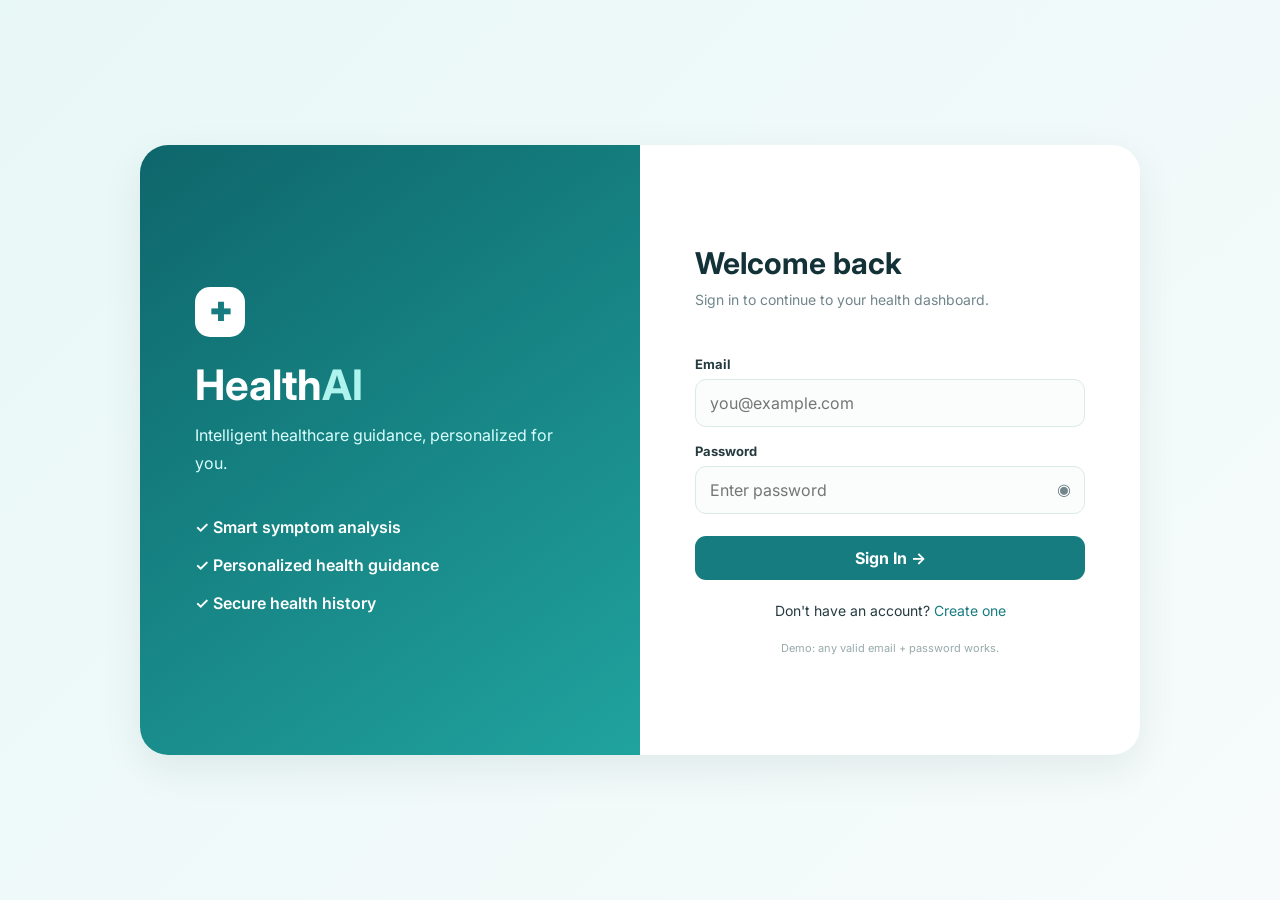
==== frontend/index.html @ 55db9bc7 "Add frontend files from Plan C" ====
<!DOCTYPE html>
<html lang="en">
<head>
  <meta charset="UTF-8">
  <meta name="viewport" content="width=device-width, initial-scale=1.0">
  <title>HealthAI | Intelligent Healthcare Assistant</title>
  <link rel="stylesheet" href="css/style.css">
</head>
<body class="auth-page">
  <div class="auth-shell">
    <div class="auth-brand">
      <div class="logo">✚</div>
      <h1>Health<span>AI</span></h1>
      <p>Intelligent healthcare guidance, personalized for you.</p>
      <div class="feature-list">
        <div>✓ Smart symptom analysis</div>
        <div>✓ Personalized health guidance</div>
        <div>✓ Secure health history</div>
      </div>
    </div>
    <div class="auth-card">
      <div class="mobile-logo"><div class="logo">✚</div><b>Health<span>AI</span></b></div>
      <h2>Welcome back</h2>
      <p class="muted">Sign in to continue to your health dashboard.</p>
      <form id="loginForm">
        <label>Email</label>
        <input id="loginEmail" type="email" placeholder="you@example.com" required>
        <label>Password</label>
        <div class="password-wrap">
          <input id="loginPassword" type="password" placeholder="Enter password" required>
          <button type="button" class="eye" onclick="togglePassword('loginPassword')">◉</button>
        </div>
        <button class="btn primary full" type="submit">Sign In →</button>
      </form>
      <p class="auth-switch">Don't have an account? <a href="register.html">Create one</a></p>
      <p class="demo-note">Demo: any valid email + password works.</p>
    </div>
  </div>
  <script src="js/auth.js"></script>
</body>
</html>
---- frontend/css/style.css ----
@import url('https://fonts.googleapis.com/css2?family=Inter:wght@400;500;600;700;800&display=swap');
:root{--primary:#167c80;--primary2:#20a39e;--dark:#123238;--text:#263b40;--muted:#71858a;--bg:#f4f9f9;--white:#fff;--border:#dce9e9;--danger:#d94b4b;--shadow:0 14px 40px rgba(18,50,56,.08)}
*{box-sizing:border-box;margin:0;padding:0}body{font-family:Inter,Arial,sans-serif;color:var(--text);background:var(--bg);min-height:100vh}a{text-decoration:none;color:var(--primary)}button,input,select,textarea{font:inherit}button{cursor:pointer}
.auth-page{background:linear-gradient(135deg,#e8f8f7,#f7fbfb);display:flex;align-items:center;justify-content:center;padding:24px}.auth-shell{width:min(1000px,100%);display:grid;grid-template-columns:1fr 1fr;background:#fff;border-radius:28px;overflow:hidden;box-shadow:var(--shadow);min-height:610px}.auth-brand{padding:65px 55px;background:linear-gradient(145deg,#0e666b,#20a39e);color:#fff;display:flex;flex-direction:column;justify-content:center}.logo{width:50px;height:50px;border-radius:15px;background:#fff;color:var(--primary);display:grid;place-items:center;font-size:25px;font-weight:800}.auth-brand h1{font-size:42px;margin:22px 0 12px}.auth-brand h1 span,.mobile-logo span{color:#aef3ed}.auth-brand p{line-height:1.7;color:#d9ffff}.feature-list{margin-top:40px;display:grid;gap:18px}.feature-list div{font-weight:600}.auth-card{padding:60px 55px;display:flex;flex-direction:column;justify-content:center}.auth-card h2{font-size:30px;margin-bottom:8px;color:var(--dark)}.muted{color:var(--muted);font-size:14px;line-height:1.6}.auth-card form{margin-top:28px}.auth-card label,.form-label{display:block;font-size:13px;font-weight:700;margin:16px 0 7px}.auth-card input,.form-control{width:100%;padding:13px 14px;border:1px solid var(--border);border-radius:11px;outline:none;background:#fbfdfd}.auth-card input:focus,.form-control:focus{border-color:var(--primary);box-shadow:0 0 0 3px #167c8015}.password-wrap{position:relative}.password-wrap input{padding-right:45px}.eye{position:absolute;right:5px;top:4px;border:0;background:transparent;padding:9px;color:var(--muted)}.btn{border:0;border-radius:11px;padding:12px 18px;font-weight:700;transition:.2s}.btn:hover{transform:translateY(-1px)}.primary{background:var(--primary);color:#fff}.secondary{background:#e8f5f4;color:var(--primary)}.danger{background:#fff0f0;color:var(--danger)}.full{width:100%;margin-top:22px}.auth-switch{text-align:center;margin-top:22px;font-size:14px}.demo-note{text-align:center;color:#9aa; font-size:11px;margin-top:22px}.mobile-logo{display:none;align-items:center;gap:10px;margin-bottom:25px}.mobile-logo .logo{width:40px;height:40px}

.sidebar{position:fixed;left:0;top:0;bottom:0;width:245px;background:#fff;border-right:1px solid var(--border);padding:25px 18px;z-index:10}.brand{display:flex;align-items:center;gap:10px;padding:0 10px 30px;font-size:21px;font-weight:800;color:var(--dark)}.brand .logo{width:40px;height:40px;border-radius:12px;font-size:19px;background:#e9f8f7}.brand span{color:var(--primary)}.nav{display:grid;gap:7px}.nav a{padding:13px 14px;border-radius:11px;color:#688086;font-weight:600;font-size:14px}.nav a:hover,.nav a.active{background:#eaf7f6;color:var(--primary)}.nav-icon{margin-right:10px}.logout{position:absolute;bottom:25px;left:18px;right:18px}.main{margin-left:245px;padding:30px;max-width:1400px}.topbar{display:flex;justify-content:space-between;align-items:center;margin-bottom:28px}.topbar h1{font-size:27px;color:var(--dark)}.user-pill{background:#fff;padding:9px 13px;border-radius:30px;border:1px solid var(--border);font-size:13px;font-weight:700}.avatar{display:inline-grid;place-items:center;width:30px;height:30px;border-radius:50%;background:#dff5f3;color:var(--primary);margin-right:7px}
.hero{background:linear-gradient(120deg,#0d666b,#21a8a1);border-radius:20px;padding:30px;color:#fff;display:flex;justify-content:space-between;align-items:center;margin-bottom:22px;overflow:hidden}.hero h2{font-size:25px;margin-bottom:8px}.hero p{opacity:.85;max-width:600px;font-size:14px}.hero-art{font-size:70px;opacity:.25}.grid{display:grid;grid-template-columns:repeat(4,1fr);gap:17px}.card{background:#fff;border:1px solid var(--border);border-radius:17px;padding:20px;box-shadow:0 5px 20px rgba(18,50,56,.035)}.stat-icon{width:42px;height:42px;border-radius:12px;background:#eaf7f6;display:grid;place-items:center;font-size:20px;margin-bottom:15px}.stat-number{font-size:25px;font-weight:800;color:var(--dark)}.stat-label{font-size:12px;color:var(--muted);margin-top:4px}.section{margin-top:23px}.section-title{display:flex;justify-content:space-between;align-items:center;margin-bottom:13px}.section-title h3{font-size:17px;color:var(--dark)}.quick-grid{display:grid;grid-template-columns:repeat(3,1fr);gap:16px}.quick{display:flex;gap:15px;align-items:center}.quick .qicon{font-size:27px}.quick h4{font-size:14px}.quick p{font-size:12px;color:var(--muted);margin-top:4px}
.form-grid{display:grid;grid-template-columns:repeat(2,1fr);gap:17px}.form-group.full-row{grid-column:1/-1}.form-card{max-width:850px}.radio-row{display:flex;gap:10px;flex-wrap:wrap}.radio-row label{padding:10px 15px;border:1px solid var(--border);border-radius:10px;cursor:pointer;font-size:13px}.radio-row input{accent-color:var(--primary)}.actions{display:flex;gap:10px;margin-top:20px}
.symptom-layout{display:grid;grid-template-columns:1.5fr 1fr;gap:20px}.symptom-grid{display:grid;grid-template-columns:repeat(2,1fr);gap:10px;margin-top:12px}.symptom-option{border:1px solid var(--border);border-radius:12px;padding:12px;display:flex;gap:9px;align-items:center;cursor:pointer;font-size:13px;background:#fff}.symptom-option:has(input:checked){border-color:var(--primary);background:#edfafa}.symptom-option input{accent-color:var(--primary)}textarea{resize:vertical;min-height:110px}.notice{padding:14px;border-radius:12px;background:#fff9e8;color:#775d18;font-size:12px;line-height:1.6}.result-score{display:flex;align-items:center;gap:20px}.score-ring{width:115px;height:115px;border-radius:50%;display:grid;place-items:center;background:conic-gradient(var(--primary) 0 72%,#e5eeee 72%)}.score-inner{width:85px;height:85px;border-radius:50%;background:#fff;display:grid;place-items:center;text-align:center}.score-inner b{font-size:22px;color:var(--primary)}.result-box{margin-top:20px;padding:18px;border-radius:15px;background:#f1f9f8}.result-box h4{margin-bottom:8px}.tag{display:inline-block;padding:6px 9px;border-radius:20px;background:#e7f5f4;color:var(--primary);font-size:11px;font-weight:700;margin:3px}.history-table{width:100%;border-collapse:collapse}.history-table th,.history-table td{text-align:left;padding:14px 10px;border-bottom:1px solid var(--border);font-size:13px}.history-table th{color:var(--muted);font-size:11px;text-transform:uppercase}.status{padding:5px 9px;border-radius:20px;background:#e9f7ee;color:#26824c;font-size:11px;font-weight:700}
.toast{position:fixed;right:25px;bottom:25px;background:#123238;color:#fff;padding:13px 17px;border-radius:10px;box-shadow:var(--shadow);z-index:99;font-size:13px}.empty{text-align:center;padding:40px;color:var(--muted)}
@media(max-width:850px){.auth-shell{grid-template-columns:1fr}.auth-brand{display:none}.mobile-logo{display:flex}.sidebar{width:70px;padding:20px 10px}.brand{padding:0 5px 25px}.brand b,.nav a span,.logout span{display:none}.nav a{text-align:center;padding:13px 5px}.nav-icon{margin:0;font-size:18px}.logout{left:10px;right:10px}.main{margin-left:70px;padding:20px}.grid{grid-template-columns:repeat(2,1fr)}.quick-grid,.symptom-layout{grid-template-columns:1fr}.hero-art{display:none}}
@media(max-width:560px){.auth-card{padding:35px 25px}.main{padding:14px}.topbar h1{font-size:21px}.user-pill{font-size:11px}.hero{padding:22px}.grid,.form-grid,.symptom-grid{grid-template-columns:1fr}.history-wrap{overflow-x:auto}.history-table{min-width:600px}}
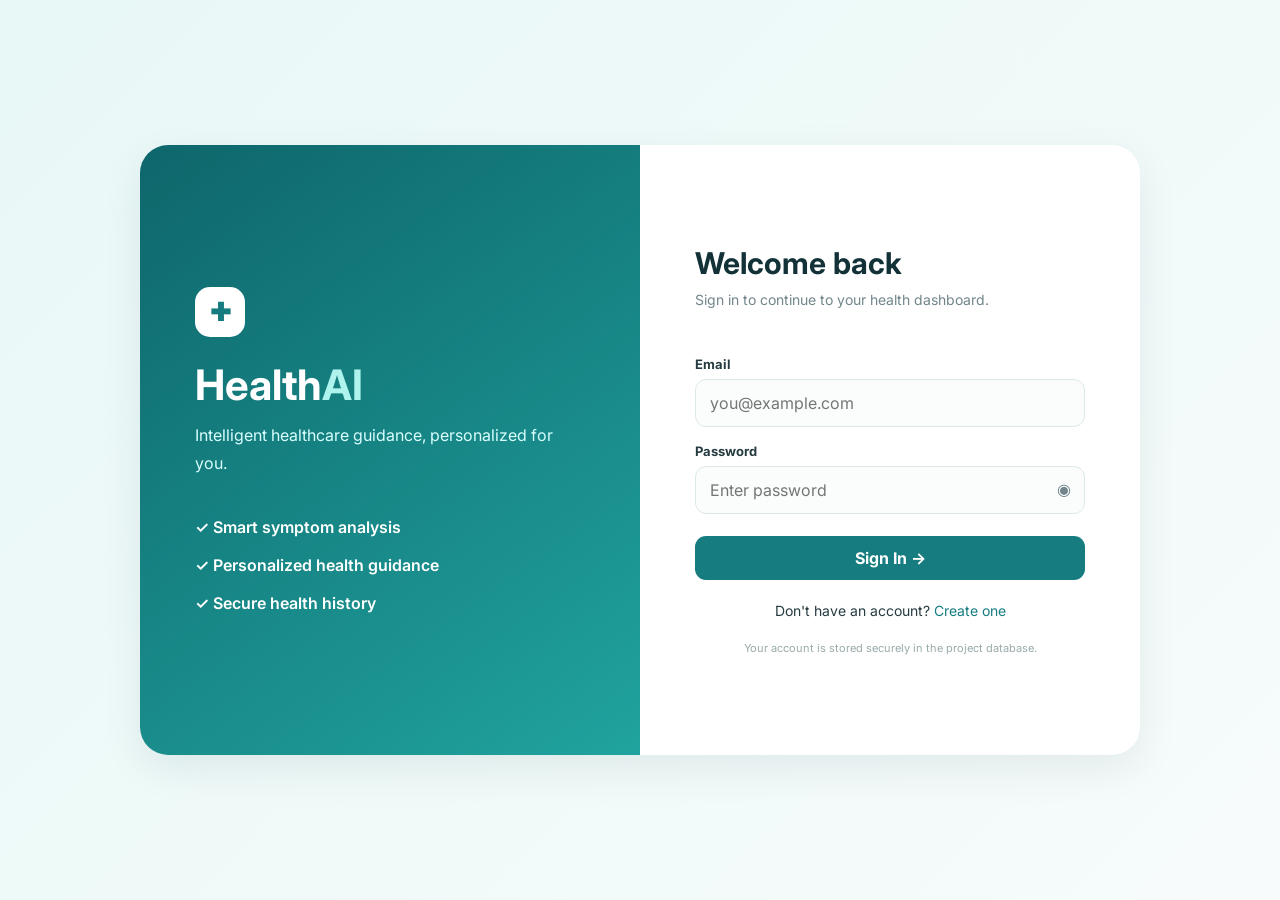
==== commit 0ec47b95: "Connect Spring Boot backend to frontend and MySQL Co-authored-by: Copilot <223556219+Copilot@users.n" ====
--- a/frontend/index.html
+++ b/frontend/index.html
@@ -33,9 +33,10 @@
         <button class="btn primary full" type="submit">Sign In →</button>
       </form>
       <p class="auth-switch">Don't have an account? <a href="register.html">Create one</a></p>
-      <p class="demo-note">Demo: any valid email + password works.</p>
+      <p class="demo-note">Your account is stored securely in the project database.</p>
     </div>
   </div>
+  <script src="js/api.js"></script>
   <script src="js/auth.js"></script>
 </body>
 </html>
